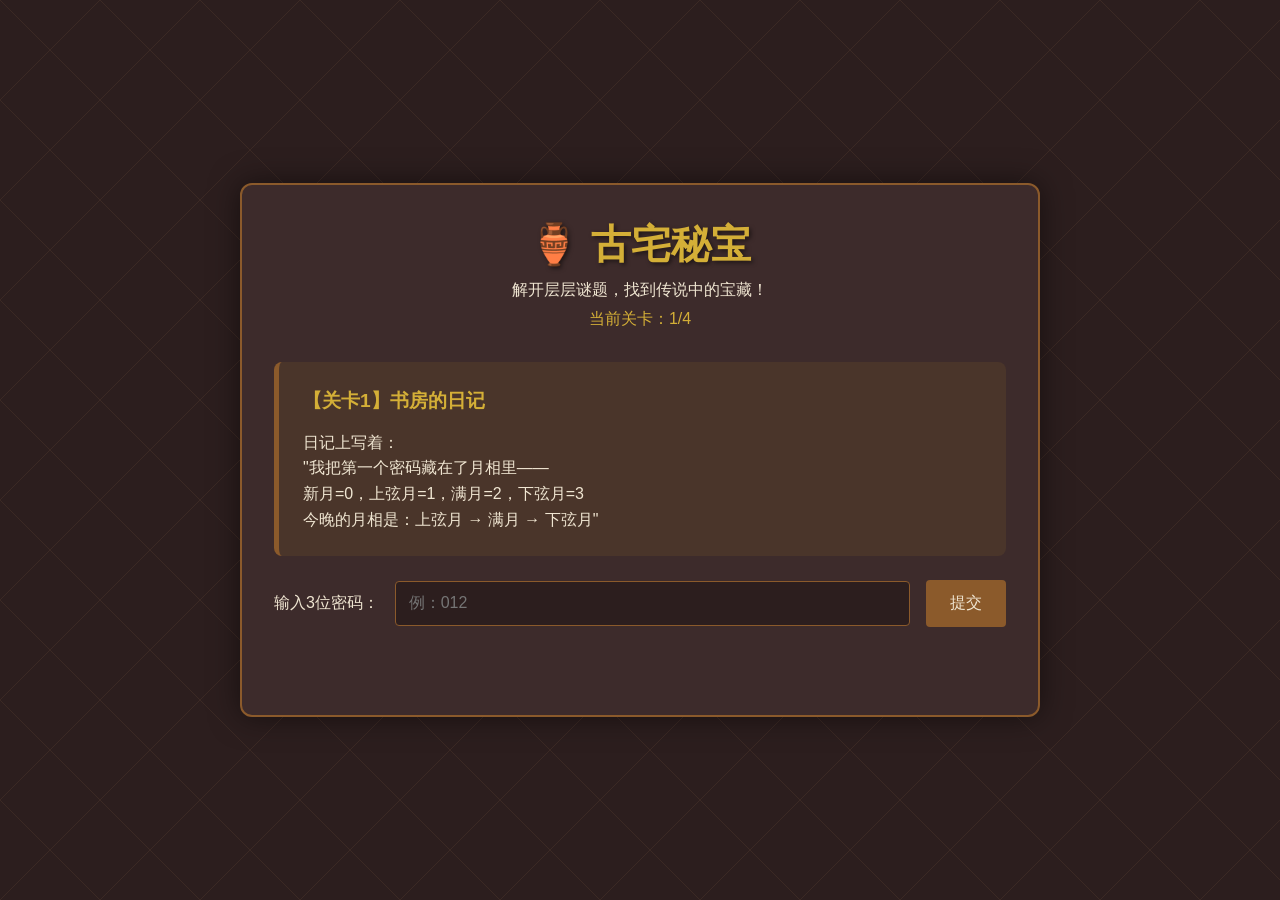
==== index.html @ 5f707d25 "Add files via upload" ====
<!DOCTYPE html>
<html lang="zh-CN">
<head>
    <meta charset="UTF-8">
    <meta name="viewport" content="width=device-width, initial-scale=1.0">
    <title>古宅秘宝 - 多步骤解密游戏</title>
    <link rel="stylesheet" href="style.css">
</head>
<body>
    <div class="container">
        <header>
            <h1>🏺 古宅秘宝</h1>
            <p>解开层层谜题，找到传说中的宝藏！</p >
            <div class="progress">
                <span id="level">当前关卡：1/4</span>
            </div>
        </header>

        <div class="game-area" id="game">
            <!-- 关卡1：书房线索 -->
            <div class="level" id="level1">
                <div class="clue-box">
                    <h3>【关卡1】书房的日记</h3>
                    <p>日记上写着：<br>
                    "我把第一个密码藏在了月相里——<br>
                    新月=0，上弦月=1，满月=2，下弦月=3<br>
                    今晚的月相是：上弦月 → 满月 → 下弦月"</p >
                </div>
                <div class="input-area">
                    <label for="pwd1">输入3位密码：</label>
                    <input type="text" id="pwd1" placeholder="例：012">
                    <button onclick="checkLevel1()">提交</button>
                </div>
                <div id="res1" class="result"></div>
            </div>

            <!-- 关卡2：藏宝图碎片 -->
            <div class="level hidden" id="level2">
                <div class="clue-box">
                    <h3>【关卡2】藏宝图碎片</h3>
                    <p>你发现了一张残缺的藏宝图：<br>
                    碎片A：数字是 2 的倍数<br>
                    碎片B：数字在 10~20 之间<br>
                    碎片C：数字的各位之和为 7<br>
                    提示：符合条件的最小数字</p >
                </div>
                <div class="input-area">
                    <label for="pwd2">输入密码：</label>
                    <input type="text" id="pwd2" placeholder="请输入数字">
                    <button onclick="checkLevel2()">提交</button>
                </div>
                <div id="res2" class="result"></div>
            </div>

            <!-- 关卡3：古老时钟 -->
            <div class="level hidden" id="level3">
                <div class="clue-box">
                    <h3>【关卡3】古老时钟</h3>
                    <p>墙上的时钟停在了 3 点 15 分，旁边刻着：<br>
                    "时针与分针的夹角，就是打开下一扇门的钥匙"</p >
                </div>
                <div class="input-area">
                    <label for="pwd3">输入角度：</label>
                    <input type="text" id="pwd3" placeholder="例：30">
                    <button onclick="checkLevel3()">提交</button>
                </div>
                <div id="res3" class="result"></div>
            </div>

            <!-- 关卡4：最终宝藏 -->
            <div class="level hidden" id="level4">
                <div class="clue-box success">
                    <h3>🎉 恭喜你！</h3>
                    <p>你成功破解了所有谜题，找到了古宅的宝藏！<br>
                    感谢游玩本游戏 ✨</p >
                </div>
            </div>
        </div>
    </div>

    <script src="script.js"></script>
</body>
</html>
---- style.css ----
* {
    margin: 0;
    padding: 0;
    box-sizing: border-box;
    font-family: "Microsoft Yahei", sans-serif;
}

body {
    background-color: #2c1e1e;
    color: #f0e6d2;
    min-height: 100vh;
    display: flex;
    justify-content: center;
    align-items: center;
    background-image: url('data:image/svg+xml;utf8,<svg xmlns="http://www.w3.org/2000/svg" width="100" height="100" viewBox="0 0 100 100"><rect width="100" height="100" fill="%232c1e1e"/><path d="M0,0 L100,100 M100,0 L0,100" stroke="%234a352a" stroke-width="0.5"/></svg>');
}

.container {
    width: 90%;
    max-width: 800px;
    background-color: #3d2b2b;
    padding: 2rem;
    border-radius: 12px;
    box-shadow: 0 0 30px rgba(0,0,0,0.5);
    border: 2px solid #8b5a2b;
}

header {
    text-align: center;
    margin-bottom: 2rem;
}

header h1 {
    font-size: 2.5rem;
    color: #d4af37;
    margin-bottom: 0.5rem;
    text-shadow: 2px 2px 4px rgba(0,0,0,0.5);
}

.progress {
    margin-top: 0.5rem;
    font-size: 1rem;
    color: #d4af37;
}

.clue-box {
    background-color: #4a352a;
    padding: 1.5rem;
    border-radius: 8px;
    margin-bottom: 1.5rem;
    border-left: 5px solid #8b5a2b;
    line-height: 1.6;
}

.clue-box h3 {
    color: #d4af37;
    margin-bottom: 0.8rem;
    font-size: 1.2rem;
}

.input-area {
    display: flex;
    gap: 1rem;
    align-items: center;
    margin: 1.5rem 0;
    flex-wrap: wrap;
}

.input-area label {
    font-size: 1rem;
}

.input-area input {
    padding: 0.8rem;
    border: 1px solid #8b5a2b;
    border-radius: 4px;
    font-size: 1rem;
    background-color: #2c1e1e;
    color: #f0e6d2;
    flex: 1;
    min-width: 120px;
}

.input-area button {
    padding: 0.8rem 1.5rem;
    background-color: #8b5a2b;
    color: #f0e6d2;
    border: none;
    border-radius: 4px;
    cursor: pointer;
    font-size: 1rem;
    transition: all 0.3s;
}

.input-area button:hover {
    background-color: #d4af37;
    color: #2c1e1e;
}

.result {
    padding: 1rem;
    border-radius: 8px;
    text-align: center;
    font-size: 1.1rem;
    margin-top: 1rem;
}

.success {
    background-color: #2ecc71;
    color: white;
}

.fail {
    background-color: #e74c3c;
    color: white;
}

.hidden {
    display: none;
}
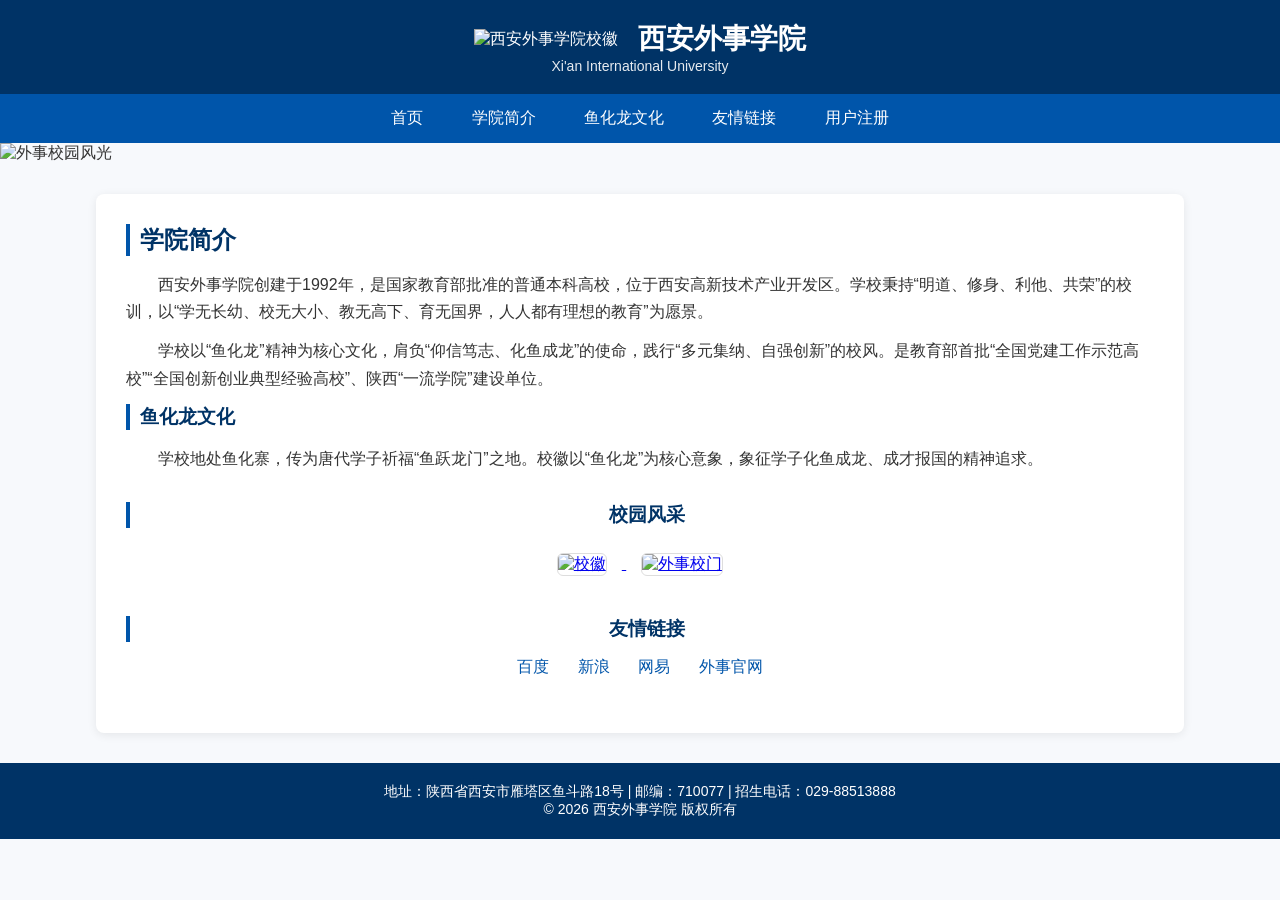
==== commit 50242415: "Add files via upload" ====
--- a/index.html
+++ b/index.html
@@ -2,82 +2,71 @@
 <html lang="zh-CN">
 <head>
     <meta charset="UTF-8">
-    <meta name="viewport" content="width=device-width, initial-scale=1.0">
-    <title>古宅秘宝 - 多步骤解密游戏</title>
+    <title>西安外事学院 - 首页</title>
     <link rel="stylesheet" href="style.css">
 </head>
 <body>
-    <div class="container">
-        <header>
-            <h1>🏺 古宅秘宝</h1>
-            <p>解开层层谜题，找到传说中的宝藏！</p >
-            <div class="progress">
-                <span id="level">当前关卡：1/4</span>
-            </div>
-        </header>
+<!-- 头部：校徽 + 校名 -->
+<div class="header">
+    <img src="https://www.xaiu.edu.cn/images/logo.png" alt="西安外事学院校徽" class="logo">
+    <h1>西安外事学院</h1>
+    <p>Xi'an International University</p>
+</div>
 
-        <div class="game-area" id="game">
-            <!-- 关卡1：书房线索 -->
-            <div class="level" id="level1">
-                <div class="clue-box">
-                    <h3>【关卡1】书房的日记</h3>
-                    <p>日记上写着：<br>
-                    "我把第一个密码藏在了月相里——<br>
-                    新月=0，上弦月=1，满月=2，下弦月=3<br>
-                    今晚的月相是：上弦月 → 满月 → 下弦月"</p >
-                </div>
-                <div class="input-area">
-                    <label for="pwd1">输入3位密码：</label>
-                    <input type="text" id="pwd1" placeholder="例：012">
-                    <button onclick="checkLevel1()">提交</button>
-                </div>
-                <div id="res1" class="result"></div>
-            </div>
+<!-- 导航栏（贴合官网栏目） -->
+<div class="nav">
+    <a href="index.html">首页</a>
+    <a href="#intro">学院简介</a>
+    <a href="#culture">鱼化龙文化</a>
+    <a href="#links">友情链接</a>
+    <a href="register.html">用户注册</a>
+</div>
 
-            <!-- 关卡2：藏宝图碎片 -->
-            <div class="level hidden" id="level2">
-                <div class="clue-box">
-                    <h3>【关卡2】藏宝图碎片</h3>
-                    <p>你发现了一张残缺的藏宝图：<br>
-                    碎片A：数字是 2 的倍数<br>
-                    碎片B：数字在 10~20 之间<br>
-                    碎片C：数字的各位之和为 7<br>
-                    提示：符合条件的最小数字</p >
-                </div>
-                <div class="input-area">
-                    <label for="pwd2">输入密码：</label>
-                    <input type="text" id="pwd2" placeholder="请输入数字">
-                    <button onclick="checkLevel2()">提交</button>
-                </div>
-                <div id="res2" class="result"></div>
-            </div>
+<!-- 轮播图（占位） -->
+<div class="banner">
+    <img src="https://picsum.photos/id/1036/1200/400" alt="外事校园风光">
+</div>
 
-            <!-- 关卡3：古老时钟 -->
-            <div class="level hidden" id="level3">
-                <div class="clue-box">
-                    <h3>【关卡3】古老时钟</h3>
-                    <p>墙上的时钟停在了 3 点 15 分，旁边刻着：<br>
-                    "时针与分针的夹角，就是打开下一扇门的钥匙"</p >
-                </div>
-                <div class="input-area">
-                    <label for="pwd3">输入角度：</label>
-                    <input type="text" id="pwd3" placeholder="例：30">
-                    <button onclick="checkLevel3()">提交</button>
-                </div>
-                <div id="res3" class="result"></div>
-            </div>
-
-            <!-- 关卡4：最终宝藏 -->
-            <div class="level hidden" id="level4">
-                <div class="clue-box success">
-                    <h3>🎉 恭喜你！</h3>
-                    <p>你成功破解了所有谜题，找到了古宅的宝藏！<br>
-                    感谢游玩本游戏 ✨</p >
-                </div>
-            </div>
-        </div>
+<!-- 主体内容 -->
+<div class="main">
+    <!-- 学院简介（真实内容） -->
+    <div class="intro" id="intro">
+        <h2>学院简介</h2>
+        <p>西安外事学院创建于1992年，是国家教育部批准的普通本科高校，位于西安高新技术产业开发区。学校秉持“明道、修身、利他、共荣”的校训，以“学无长幼、校无大小、教无高下、育无国界，人人都有理想的教育”为愿景。</p>
+        <p>学校以“鱼化龙”精神为核心文化，肩负“仰信笃志、化鱼成龙”的使命，践行“多元集纳、自强创新”的校风。是教育部首批“全国党建工作示范高校”“全国创新创业典型经验高校”、陕西“一流学院”建设单位。</p>
     </div>
 
-    <script src="script.js"></script>
+    <!-- 鱼化龙文化 -->
+    <div class="culture" id="culture">
+        <h3>鱼化龙文化</h3>
+        <p>学校地处鱼化寨，传为唐代学子祈福“鱼跃龙门”之地。校徽以“鱼化龙”为核心意象，象征学子化鱼成龙、成才报国的精神追求。</p>
+    </div>
+
+    <!-- 图片+超链接（校徽、校门） -->
+    <div class="img-links">
+        <h3>校园风采</h3>
+        <a href="https://www.xaiu.edu.cn" target="_blank">
+            <img src="https://www.xaiu.edu.cn/images/logo.png" alt="校徽" class="campus-img">
+        </a>
+        <a href="https://www.xaiu.edu.cn" target="_blank">
+            <img src="https://picsum.photos/id/1048/300/200" alt="外事校门" class="campus-img">
+        </a>
+    </div>
+
+    <!-- 友情链接 -->
+    <div class="friend-links" id="links">
+        <h3>友情链接</h3>
+        <a href="https://www.baidu.com" target="_blank">百度</a>
+        <a href="https://www.sina.com.cn" target="_blank">新浪</a>
+        <a href="https://www.163.com" target="_blank">网易</a>
+        <a href="https://www.xaiu.edu.cn" target="_blank">外事官网</a>
+    </div>
+</div>
+
+<!-- 底部 -->
+<div class="footer">
+    <p>地址：陕西省西安市雁塔区鱼斗路18号 | 邮编：710077 | 招生电话：029-88513888</p>
+    <p>© 2026 西安外事学院 版权所有</p>
+</div>
 </body>
 </html>
--- a/style.css
+++ b/style.css
@@ -2,119 +2,168 @@
     margin: 0;
     padding: 0;
     box-sizing: border-box;
-    font-family: "Microsoft Yahei", sans-serif;
+    font-family: "微软雅黑", sans-serif;
 }
 
 body {
-    background-color: #2c1e1e;
-    color: #f0e6d2;
-    min-height: 100vh;
-    display: flex;
-    justify-content: center;
-    align-items: center;
-    background-image: url('data:image/svg+xml;utf8,<svg xmlns="http://www.w3.org/2000/svg" width="100" height="100" viewBox="0 0 100 100"><rect width="100" height="100" fill="%232c1e1e"/><path d="M0,0 L100,100 M100,0 L0,100" stroke="%234a352a" stroke-width="0.5"/></svg>');
+    background-color: #f7f9fc;
+    color: #333;
 }
 
-.container {
-    width: 90%;
-    max-width: 800px;
-    background-color: #3d2b2b;
-    padding: 2rem;
-    border-radius: 12px;
-    box-shadow: 0 0 30px rgba(0,0,0,0.5);
-    border: 2px solid #8b5a2b;
+/* 头部 */
+.header {
+    background-color: #003366; /* 外事深蓝色 */
+    color: #fff;
+    text-align: center;
+    padding: 20px 0;
+}
+.logo {
+    width: 70px;
+    vertical-align: middle;
+    margin-right: 15px;
+}
+.header h1 {
+    display: inline-block;
+    vertical-align: middle;
+    font-size: 28px;
+}
+.header p {
+    font-size: 14px;
+    opacity: 0.9;
 }
 
-header {
+/* 导航 */
+.nav {
+    background-color: #0055aa;
     text-align: center;
-    margin-bottom: 2rem;
+}
+.nav a {
+    color: #fff;
+    display: inline-block;
+    padding: 14px 22px;
+    text-decoration: none;
+    font-size: 16px;
+}
+.nav a:hover {
+    background-color: #0066cc;
 }
 
-header h1 {
-    font-size: 2.5rem;
-    color: #d4af37;
-    margin-bottom: 0.5rem;
-    text-shadow: 2px 2px 4px rgba(0,0,0,0.5);
+/* 轮播 */
+.banner img {
+    width: 100%;
+    height: auto;
+    display: block;
 }
 
-.progress {
-    margin-top: 0.5rem;
-    font-size: 1rem;
-    color: #d4af37;
+/* 主体 */
+.main {
+    width: 85%;
+    margin: 30px auto;
+    background: #fff;
+    padding: 30px;
+    border-radius: 8px;
+    box-shadow: 0 2px 10px rgba(0,0,0,0.08);
+}
+.main h2, .main h3 {
+    color: #003366;
+    margin-bottom: 15px;
+    border-left: 4px solid #0055aa;
+    padding-left: 10px;
+}
+.main p {
+    line-height: 1.7;
+    margin-bottom: 12px;
+    text-indent: 2em;
 }
 
-.clue-box {
-    background-color: #4a352a;
-    padding: 1.5rem;
-    border-radius: 8px;
-    margin-bottom: 1.5rem;
-    border-left: 5px solid #8b5a2b;
-    line-height: 1.6;
+/* 图片链接 */
+.img-links {
+    text-align: center;
+    margin: 30px 0;
+}
+.campus-img {
+    width: 280px;
+    height: 180px;
+    margin: 10px 15px;
+    border-radius: 6px;
+    border: 1px solid #ddd;
+    transition: 0.3s;
+}
+.campus-img:hover {
+    transform: scale(1.03);
+    box-shadow: 0 4px 12px rgba(0,0,0,0.1);
 }
 
-.clue-box h3 {
-    color: #d4af37;
-    margin-bottom: 0.8rem;
-    font-size: 1.2rem;
+/* 友情链接 */
+.friend-links {
+    text-align: center;
+    margin: 25px 0;
+}
+.friend-links a {
+    margin: 0 12px;
+    color: #0055aa;
+    text-decoration: none;
+}
+.friend-links a:hover {
+    color: #003366;
+    text-decoration: underline;
 }
 
-.input-area {
-    display: flex;
-    gap: 1rem;
-    align-items: center;
-    margin: 1.5rem 0;
-    flex-wrap: wrap;
+/* 注册页 */
+.register-container {
+    width: 500px;
+    margin: 40px auto;
+    background: #fff;
+    padding: 40px;
+    border-radius: 10px;
+    box-shadow: 0 3px 15px rgba(0,0,0,0.1);
+}
+.form-item {
+    margin-bottom: 20px;
+}
+.form-item label {
+    display: block;
+    margin-bottom: 6px;
+    color: #003366;
+    font-weight: 500;
+}
+.form-item input {
+    width: 100%;
+    padding: 10px 12px;
+    border: 1px solid #ccc;
+    border-radius: 4px;
+    font-size: 15px;
+}
+.form-btn {
+    text-align: center;
+    margin-top: 30px;
+}
+.submit-btn {
+    background-color: #0055aa;
+    color: #fff;
+    border: none;
+    padding: 12px 30px;
+    border-radius: 4px;
+    cursor: pointer;
+    margin-right: 15px;
+}
+.submit-btn:hover {
+    background-color: #003366;
+}
+.back-btn {
+    color: #666;
+    text-decoration: none;
+}
+.back-btn:hover {
+    text-decoration: underline;
 }
 
-.input-area label {
-    font-size: 1rem;
-}
-
-.input-area input {
-    padding: 0.8rem;
-    border: 1px solid #8b5a2b;
-    border-radius: 4px;
-    font-size: 1rem;
-    background-color: #2c1e1e;
-    color: #f0e6d2;
-    flex: 1;
-    min-width: 120px;
-}
-
-.input-area button {
-    padding: 0.8rem 1.5rem;
-    background-color: #8b5a2b;
-    color: #f0e6d2;
-    border: none;
-    border-radius: 4px;
-    cursor: pointer;
-    font-size: 1rem;
-    transition: all 0.3s;
-}
-
-.input-area button:hover {
-    background-color: #d4af37;
-    color: #2c1e1e;
-}
-
-.result {
-    padding: 1rem;
-    border-radius: 8px;
+/* 底部 */
+.footer {
+    background-color: #003366;
+    color: #fff;
     text-align: center;
-    font-size: 1.1rem;
-    margin-top: 1rem;
-}
-
-.success {
-    background-color: #2ecc71;
-    color: white;
-}
-
-.fail {
-    background-color: #e74c3c;
-    color: white;
-}
-
-.hidden {
-    display: none;
+    padding: 20px 0;
+    margin-top: 30px;
+    font-size: 14px;
 }
